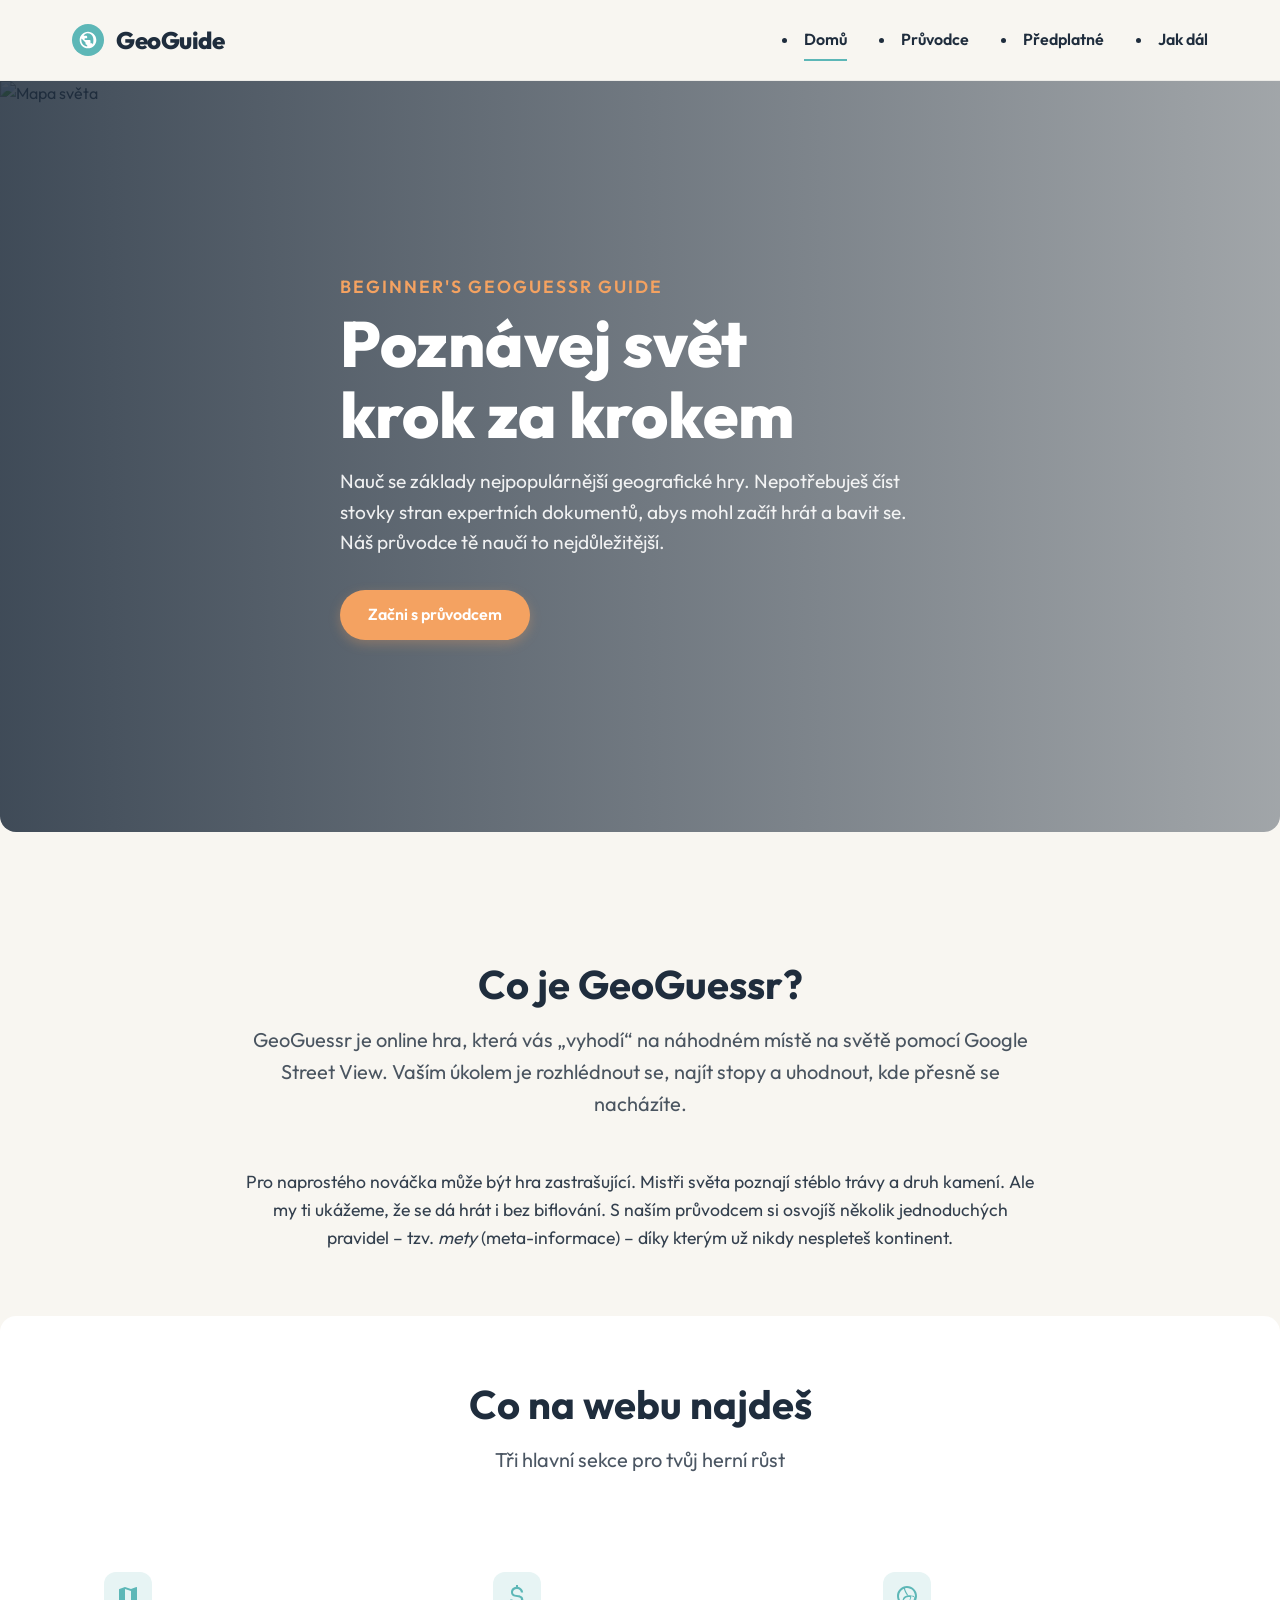
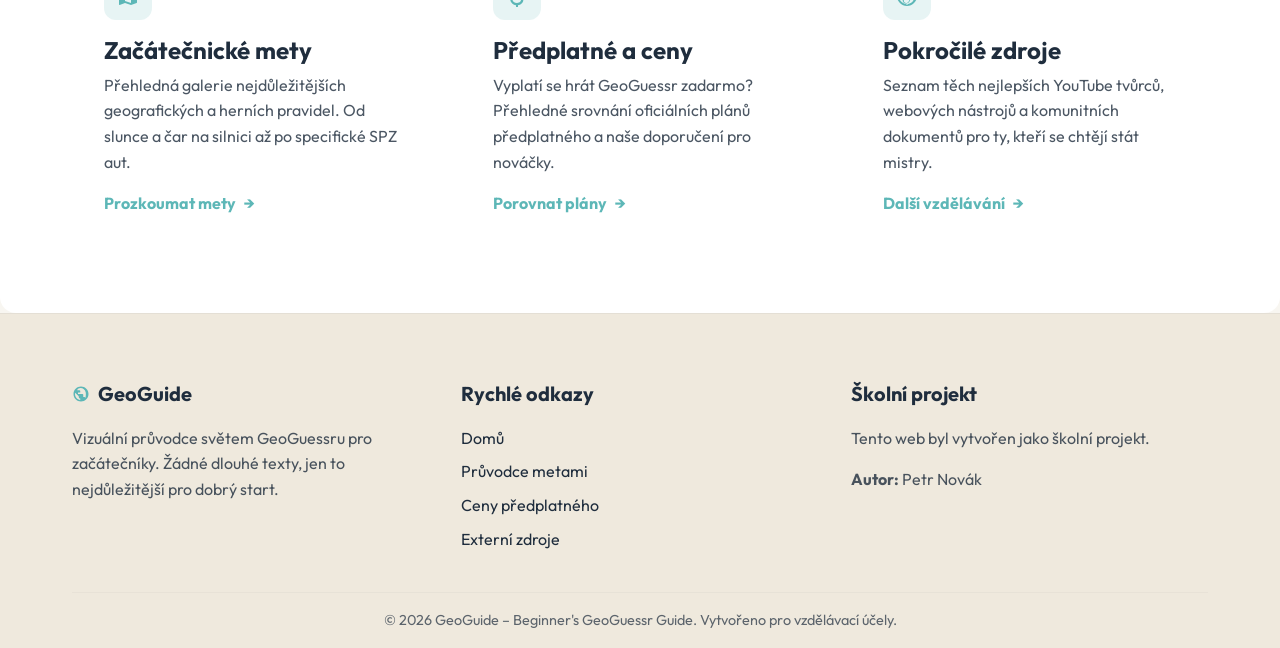
==== index.html @ cddea18e "wirediagrams + code" ====
<!DOCTYPE html>
<html lang="cs">

<head>
    <meta charset="UTF-8">
    <meta name="viewport" content="width=device-width, initial-scale=1.0">
    <title>Domů | GeoGuide</title>
    <!-- Fonts -->
    <link rel="preconnect" href="https://fonts.googleapis.com">
    <link rel="preconnect" href="https://fonts.gstatic.com" crossorigin>
    <link href="https://fonts.googleapis.com/css2?family=Outfit:wght@400;600;700;800&display=swap" rel="stylesheet">
    <!-- Styles -->
    <link rel="stylesheet" href="css/style.css">
    <link rel="icon"
        href="data:image/svg+xml,<svg xmlns=%22http://www.w3.org/2000/svg%22 viewBox=%220 0 100 100%22><text y=%22.9em%22 font-size=%2290%22>🌍</text></svg>">
</head>

<body>

    <!-- Header / Navigation -->
    <header class="header">
        <div class="container header__container">
            <a href="index.html" class="header__logo-link">
                <div class="header__logo-icon">
                    <svg viewBox="0 0 24 24" xmlns="http://www.w3.org/2000/svg">
                        <path
                            d="M12 2C6.48 2 2 6.48 2 12C2 17.52 6.48 22 12 22C17.52 22 22 17.52 22 12C22 6.48 17.52 2 12 2ZM11 19.93C7.05 19.43 4 16.05 4 12C4 11.38 4.08 10.79 4.21 10.21L9 15V16C9 17.1 9.9 18 11 18V19.93ZM17.9 17.39C17.64 16.58 16.9 16 16 16H15V13C15 12.45 14.55 12 14 12H8V10.5C8 10.22 8.22 10 8.5 10H11V8C11 7.45 10.55 7 10 7H6.74C7.57 5.22 9.3 4 11.3 4C14.73 4 17.58 6.42 18.23 9.69C18.66 11.83 18.52 14.7 17.9 17.39Z" />
                    </svg>
                </div>
                <span class="header__logo-text">GeoGuide</span>
            </a>

            <button class="header__mobile-btn" aria-label="Toggle menu">
                <span class="header__hamburger"></span>
            </button>

            <nav>
                <menu class="header__nav-list">
                    <li><a href="index.html" class="header__nav-link header__nav-link--active">Domů</a></li>
                    <li><a href="guide.html" class="header__nav-link">Průvodce</a></li>
                    <li><a href="pricing.html" class="header__nav-link">Předplatné</a></li>
                    <li><a href="resources.html" class="header__nav-link">Jak dál</a></li>
                </menu>
            </nav>
        </div>
    </header>

    <main class="main">
        <!-- Hero Section -->
        <section class="hero">
            <img src="https://images.unsplash.com/photo-1524661135-423995f22d0b?ixlib=rb-4.0.3&auto=format&fit=crop&w=1200&q=80"
                alt="Mapa světa" class="hero__bg" width="1200" height="800">
            <div class="hero__overlay"></div>
            <div class="container">
                <div class="hero__content reveal">
                    <span class="hero__subtitle">Beginner's GeoGuessr Guide</span>
                    <h1 class="hero__title">Poznávej svět<br>krok za krokem</h1>
                    <p class="hero__desc">Nauč se základy nejpopulárnější geografické hry. Nepotřebuješ číst stovky stran
                        expertních dokumentů, abys mohl začít hrát a bavit se. Náš průvodce tě naučí to nejdůležitější.</p>
                    <a href="guide.html" class="btn">Začni s průvodcem</a>
                </div>
            </div>
        </section>

        <!-- Intro Section -->
        <section class="section">
            <div class="container">
                <div class="u-text-center reveal">
                    <h2 class="section__title">Co je GeoGuessr?</h2>
                    <p class="section__subtitle u-max-width-800 u-mb-3rem">
                        GeoGuessr je online hra, která vás „vyhodí“ na náhodném místě na světě pomocí Google Street View.
                        Vaším úkolem je rozhlédnout se, najít stopy a uhodnout, kde přesně se nacházíte.
                    </p>
                    <p class="u-max-width-800 u-font-1-1 u-opacity-90">
                        Pro naprostého nováčka může být hra zastrašující. Mistři světa poznají stéblo trávy a druh kamení.
                        Ale my ti ukážeme, že se dá hrát i bez biflování. S naším průvodcem si osvojíš několik jednoduchých
                        pravidel – tzv. <em>mety</em> (meta-informace) – díky kterým už nikdy nespleteš kontinent.
                    </p>
                </div>
            </div>
        </section>

        <!-- Features Section -->
        <section class="section u-bg-white">
            <div class="container reveal">
                <div class="u-text-center">
                    <h2 class="section__title">Co na webu najdeš</h2>
                    <p class="section__subtitle">Tři hlavní sekce pro tvůj herní růst</p>
                </div>

                <div class="features-grid">
                    <!-- Feature 1 -->
                    <article class="feature reveal" style="transition-delay: 0.1s;">
                        <div class="feature__icon">
                            <svg viewBox="0 0 24 24" xmlns="http://www.w3.org/2000/svg">
                                <path
                                    d="M20.5 3L20.34 3.03L15 5.1L9 3L3.36 4.9C3.15 4.97 3 5.15 3 5.38V20.5C3 20.78 3.22 21 3.5 21L3.66 20.97L9 18.9L15 21L20.64 19.1C20.85 19.03 21 18.85 21 18.62V3.5C21 3.22 20.78 3 20.5 3ZM15 19L9 16.89V5L15 7.11V19Z" />
                            </svg>
                        </div>
                        <h3 class="feature__title">Začátečnické mety</h3>
                        <p class="feature__desc">Přehledná galerie nejdůležitějších geografických a herních pravidel. Od
                            slunce a čar na silnici až po specifické SPZ aut.</p>
                        <a href="guide.html" class="feature__link">Prozkoumat mety</a>
                    </article>

                    <!-- Feature 2 -->
                    <article class="feature reveal" style="transition-delay: 0.2s;">
                        <div class="feature__icon">
                            <svg viewBox="0 0 24 24" xmlns="http://www.w3.org/2000/svg">
                                <path
                                    d="M11.8 10.9C8.74 10.63 8 9.59 8 8.15C8 6.46 9.5 5 12 5C14.36 5 15.65 6.3 15.93 8.5H18.2C17.9 5.35 15.7 3.2 13 2.73V1H11V2.73C8.58 3.12 6 4.8 6 8.15C6 11.23 8.35 12.61 12.2 12.91C15.68 13.18 16 14.5 16 15.85C16 17.06 15.1 19 12 19C9.37 19 7.73 17.5 7.4 15.5H5.15C5.55 18.9 8.2 20.84 11 21.27V23H13V21.27C15.59 20.9 18.33 19.23 18.33 15.85C18.3 11.96 15.24 11.2 11.8 10.9Z" />
                            </svg>
                        </div>
                        <h3 class="feature__title">Předplatné a ceny</h3>
                        <p class="feature__desc">Vyplatí se hrát GeoGuessr zadarmo? Přehledné srovnání oficiálních plánů
                            předplatného a naše doporučení pro nováčky.</p>
                        <a href="pricing.html" class="feature__link">Porovnat plány</a>
                    </article>

                    <!-- Feature 3 -->
                    <article class="feature reveal" style="transition-delay: 0.3s;">
                        <div class="feature__icon">
                            <svg viewBox="0 0 24 24" xmlns="http://www.w3.org/2000/svg">
                                <path
                                    d="M12 2C6.48 2 2 6.48 2 12C2 17.52 6.48 22 12 22C17.52 22 22 17.52 22 12C22 6.48 17.52 2 12 2ZM13.51 17.71C12.41 19.34 10.45 19.49 9.38 18.31C8.38 17.22 8.65 15.26 10.23 14.13C11.66 13.09 13.9 12.97 15.19 13.11C15.11 15 14.54 16.18 13.51 17.71ZM15.93 11.39C14.07 11.22 11.28 11.4 9.61 12.6C7.5 14.12 7.02 16.92 8.5 18.51C10.04 20.15 12.82 19.95 14.45 17.43C15.69 15.53 16.27 13.88 16.42 11.53C17.2 11.6 18.15 11.75 19.26 12C19.67 14.6 18.47 17.3 16.2 18.8C15.24 19.45 14.15 19.86 13 20V20.5H11V20C7.03 19.46 4 16.08 4 12C4 8.71 5.96 5.86 8.79 4.67C9.37 6.49 10.45 9.07 11.83 11.08C12.02 11.34 12.38 11.41 12.65 11.24C12.92 11.07 13.01 10.72 12.85 10.45C11.55 8.55 10.51 6.13 9.94 4.38C10.6 4.14 11.28 4 12 4C16.41 4 20 7.59 20 12C20 12.36 19.96 12.72 19.91 13.07C18.67 12.78 17.15 12.6 15.93 11.39Z" />
                            </svg>
                        </div>
                        <h3 class="feature__title">Pokročilé zdroje</h3>
                        <p class="feature__desc">Seznam těch nejlepších YouTube tvůrců, webových nástrojů a komunitních
                            dokumentů pro ty, kteří se chtějí stát mistry.</p>
                        <a href="resources.html" class="feature__link">Další vzdělávání</a>
                    </article>
                </div>
            </div>
        </section>
    </main>

    <!-- Footer -->
    <footer class="footer">
        <div class="container">
            <div class="footer__grid">
                <div>
                    <div class="footer__title">
                        <svg viewBox="0 0 24 24" xmlns="http://www.w3.org/2000/svg">
                            <path
                                d="M12 2C6.48 2 2 6.48 2 12C2 17.52 6.48 22 12 22C17.52 22 22 17.52 22 12C22 6.48 17.52 2 12 2ZM11 19.93C7.05 19.43 4 16.05 4 12C4 11.38 4.08 10.79 4.21 10.21L9 15V16C9 17.1 9.9 18 11 18V19.93ZM17.9 17.39C17.64 16.58 16.9 16 16 16H15V13C15 12.45 14.55 12 14 12H8V10.5C8 10.22 8.22 10 8.5 10H11V8C11 7.45 10.55 7 10 7H6.74C7.57 5.22 9.3 4 11.3 4C14.73 4 17.58 6.42 18.23 9.69C18.66 11.83 18.52 14.7 17.9 17.39Z" />
                        </svg>
                        GeoGuide
                    </div>
                    <p class="footer__desc">Vizuální průvodce světem GeoGuessru pro začátečníky. Žádné dlouhé texty, jen
                        to nejdůležitější pro dobrý start.</p>
                </div>
                <div>
                    <div class="footer__title">Rychlé odkazy</div>
                    <ul class="footer__list">
                        <li class="footer__list-item"><a href="index.html" class="footer__list-link">Domů</a></li>
                        <li class="footer__list-item"><a href="guide.html" class="footer__list-link">Průvodce metami</a></li>
                        <li class="footer__list-item"><a href="pricing.html" class="footer__list-link">Ceny předplatného</a></li>
                        <li class="footer__list-item"><a href="resources.html" class="footer__list-link">Externí zdroje</a></li>
                    </ul>
                </div>
                <div>
                    <div class="footer__title">Školní projekt</div>
                    <p class="footer__desc">Tento web byl vytvořen jako školní projekt.</p>
                    <p class="footer__desc"><strong>Autor:</strong> Petr Novák</p>
                </div>
            </div>
            <div class="footer__bottom">
                &copy; 2026 GeoGuide – Beginner's GeoGuessr Guide. Vytvořeno pro vzdělávací účely.
            </div>
        </div>
    </footer>

    <script src="js/script.js"></script>
</body>

</html>
---- css/style.css ----
@layer reset, base, layout, components, utilities;

@layer reset {

    *,
    *::before,
    *::after {
        margin: 0;
        padding: 0;
        box-sizing: border-box;
    }
}

@layer base {
    :root {
        /* Colors */
        --bg-color: #f8f6f1;
        --text-color: #1f2d3d;
        --cta-color: #f4a261;
        --cta-hover: #e09152;
        --secondary-color: #5db7b7;
        --card-bg: #efe9dd;
        --card-shadow: 0 0.5rem 1.5rem rgba(31, 45, 61, 0.08);
        /* 8px 24px */
        --header-bg: rgba(248, 246, 241, 0.95);

        /* Layout */
        --max-width: 75rem;
        /* 1200px */
        --spacing-sm: 0.5rem;
        --spacing-md: 1rem;
        --spacing-lg: 2rem;
        --spacing-xl: 4rem;
        --border-radius: 1rem;
        /* 16px */
        --border-radius-sm: 0.5rem;
        /* 8px */

        /* Typography */
        --transition-speed: 0.3s;
    }

    html {
        font-family: 'Outfit', sans-serif;
        font-size: 16px;
        scroll-behavior: smooth;
        background-color: var(--bg-color);
        color: var(--text-color);
    }

    body {
        line-height: 1.6;
        display: flex;
        flex-direction: column;
        min-height: 100vh;
    }

    img {
        max-width: 100%;
        height: auto;
        display: block;
        border-radius: var(--border-radius-sm);
        object-fit: cover;
    }

    a {
        text-decoration: none;
        color: inherit;
        transition: color var(--transition-speed);
        display: inline-block;
    }

    h1,
    h2,
    h3,
    h4,
    h5,
    h6 {
        font-weight: 700;
        line-height: 1.2;
    }

    p {
        margin-bottom: 1rem;
    }

    p:last-child {
        margin-bottom: 0;
    }
}

@layer layout {
    .container {
        max-width: var(--max-width);
        margin: 0 auto;
        padding: 0 var(--spacing-lg);
        box-sizing: border-box;
    }

    .main {
        flex-grow: 1;
    }

    .section {
        padding: var(--spacing-xl) 0;
    }
}

@layer components {

    /* Header */
    .header {
        position: sticky;
        top: 0;
        left: 0;
        background-color: var(--header-bg);
        backdrop-filter: blur(0.625rem);
        /* 10px */
        -webkit-backdrop-filter: blur(0.625rem);
        z-index: 1000;
        border-bottom: 0.0625rem solid rgba(31, 45, 61, 0.05);
        /* 1px */
        transition: box-shadow var(--transition-speed);
    }

    .header--scrolled {
        box-shadow: 0 0.25rem 0.75rem rgba(31, 45, 61, 0.05);
        /* 4px 12px */
    }

    .header__container {
        display: flex;
        justify-content: space-between;
        align-items: center;
        height: 5rem;
        /* 80px */
        box-sizing: border-box;
    }

    .header__logo-link {
        display: flex;
        align-items: center;
        gap: 0.75rem;
        /* 12px */
    }

    .header__logo-icon {
        width: 2rem;
        /* 32px */
        height: 2rem;
        background-color: var(--secondary-color);
        border-radius: 50%;
        display: flex;
        align-items: center;
        justify-content: center;
        color: #fff;
    }

    .header__logo-icon svg {
        width: 1.25rem;
        /* 20px */
        height: 1.25rem;
        fill: currentColor;
    }

    .header__logo-text {
        font-size: 1.5rem;
        font-weight: 800;
        letter-spacing: -0.03125rem;
        /* -0.5px */
    }

    /* Mobile menu button */
    .header__mobile-btn {
        display: block;
        /* Mobile first */
        background: none;
        border: none;
        cursor: pointer;
        padding: 0.5rem;
        z-index: 1001;
    }

    .header__hamburger {
        width: 1.5rem;
        /* 24px */
        height: 0.125rem;
        /* 2px */
        background-color: var(--text-color);
        position: relative;
        transition: all var(--transition-speed);
        display: block;
    }

    .header__hamburger::before,
    .header__hamburger::after {
        content: '';
        position: absolute;
        width: 1.5rem;
        height: 0.125rem;
        background-color: var(--text-color);
        left: 0;
        transition: all var(--transition-speed);
    }

    .header__hamburger::before {
        top: -0.5rem;
        /* -8px */
    }

    .header__hamburger::after {
        bottom: -0.5rem;
        /* -8px */
    }

    .header__hamburger--active {
        background-color: transparent;
    }

    .header__hamburger--active::before {
        top: 0;
        transform: rotate(45deg);
    }

    .header__hamburger--active::after {
        bottom: 0;
        transform: rotate(-45deg);
    }

    /* Nav List - Mobile First */
    .header__nav-list {
        position: fixed;
        top: 0;
        right: -100%;
        width: 80%;
        max-width: 18.75rem;
        /* 300px */
        height: 100vh;
        background-color: var(--header-bg);
        backdrop-filter: blur(0.625rem);
        -webkit-backdrop-filter: blur(0.625rem);
        display: flex;
        flex-direction: column;
        padding: 6.25rem var(--spacing-lg) var(--spacing-lg);
        /* 100px */
        box-shadow: -0.3125rem 0 0.9375rem rgba(0, 0, 0, 0.05);
        /* -5px 15px */
        transition: right var(--transition-speed);
        box-sizing: border-box;
    }

    .header__nav-list--active {
        right: 0;
    }

    .header__nav-link {
        font-weight: 600;
        position: relative;
        padding: 0.5rem 0;
        display: inline-block;
    }

    .header__nav-link::after {
        content: '';
        position: absolute;
        bottom: 0;
        left: 0;
        width: 0;
        height: 0.125rem;
        background-color: var(--secondary-color);
        transition: width var(--transition-speed);
    }

    .header__nav-link:hover::after,
    .header__nav-link--active::after {
        width: 100%;
    }

    @media (min-width: 768px) {
        .header__mobile-btn {
            display: none;
        }

        .header__nav-list {
            position: static;
            flex-direction: row;
            gap: var(--spacing-lg);
            width: auto;
            max-width: none;
            height: auto;
            background-color: transparent;
            padding: 0;
            box-shadow: none;
            backdrop-filter: none;
        }
    }

    /* Buttons */
    .btn {
        display: inline-block;
        padding: 0.75rem 1.75rem;
        /* 12px 28px */
        background-color: var(--cta-color);
        color: #fff;
        font-weight: 600;
        border-radius: 3.125rem;
        /* 50px */
        box-shadow: 0 0.25rem 0.75rem rgba(244, 162, 97, 0.3);
        /* 4px 12px */
        transition: all var(--transition-speed);
        border: none;
        cursor: pointer;
        text-align: center;
        font-size: 1rem;
        font-family: inherit;
        box-sizing: border-box;
    }

    .btn:hover {
        background-color: var(--cta-hover);
        transform: translateY(-0.125rem);
        box-shadow: 0 0.375rem 1rem rgba(244, 162, 97, 0.4);
    }

    .btn--secondary {
        background-color: transparent;
        color: var(--secondary-color);
        border: 0.125rem solid var(--secondary-color);
        /* 2px */
        box-shadow: none;
    }

    .btn--secondary:hover {
        background-color: var(--secondary-color);
        color: #fff;
        box-shadow: 0 0.25rem 0.75rem rgba(93, 183, 183, 0.3);
    }

    .btn--full {
        display: block;
        width: 100%;
    }

    /* Hero Section */
    .hero {
        position: relative;
        overflow: hidden;
        border-radius: 0 0 var(--border-radius) var(--border-radius);
        margin-bottom: var(--spacing-xl);
        padding: 6rem 0;
        display: flex;
        align-items: center;
    }

    @media (min-width: 768px) {
        .hero {
            padding: 12rem 0;
        }
    }

    .hero__bg {
        position: absolute;
        top: 0;
        left: 0;
        width: 100%;
        height: 100%;
        object-fit: cover;
        z-index: -2;
        border-radius: 0;
    }

    .hero__overlay {
        position: absolute;
        top: 0;
        left: 0;
        width: 100%;
        height: 100%;
        background: linear-gradient(to right, rgba(31, 45, 61, 0.85), rgba(31, 45, 61, 0.4));
        z-index: -1;
    }

    .hero__content {
        color: #fff;
        max-width: 37.5rem;
        /* 600px */
    }

    .hero__subtitle {
        font-size: 1.1rem;
        font-weight: 600;
        color: var(--cta-color);
        text-transform: uppercase;
        letter-spacing: 0.125rem;
        /* 2px */
        margin-bottom: var(--spacing-sm);
        display: block;
    }

    .hero__title {
        font-size: 2.5rem;
        /* Mobile */
        font-weight: 800;
        line-height: 1.1;
        margin-bottom: var(--spacing-md);
        color: #fff;
    }

    @media (min-width: 768px) {
        .hero__title {
            font-size: 4rem;
            /* Desktop */
        }
    }

    .hero__desc {
        font-size: 1.2rem;
        font-weight: 400;
        color: rgba(255, 255, 255, 0.9);
        margin-bottom: var(--spacing-lg);
    }

    /* Page Intro Banner */
    .page-intro {
        background-color: var(--text-color);
        color: #fff;
        padding: calc(var(--spacing-xl) * 1.5) 0 var(--spacing-xl);
        text-align: center;
        border-radius: 0 0 var(--border-radius) var(--border-radius);
        margin-bottom: var(--spacing-xl);
    }

    .page-intro__title {
        font-size: 3rem;
        font-weight: 800;
        margin-bottom: var(--spacing-sm);
        color: #fff;
    }

    .page-intro__desc {
        font-size: 1.2rem;
        opacity: 0.9;
        max-width: 43.75rem;
        /* 700px */
        margin: 0 auto;
    }

    /* Section components */
    .section__title {
        font-size: 2rem;
        font-weight: 700;
        margin-bottom: var(--spacing-md);
        color: var(--text-color);
    }

    @media (min-width: 768px) {
        .section__title {
            font-size: 2.5rem;
        }
    }

    .section__subtitle {
        font-size: 1.25rem;
        color: var(--text-color);
        opacity: 0.8;
        margin-bottom: var(--spacing-xl);
    }

    /* Base Card System */
    .card {
        background-color: var(--card-bg);
        border-radius: var(--border-radius);
        transition: transform var(--transition-speed), box-shadow var(--transition-speed);
    }

    .feature:hover,
    .meta-card:hover,
    .creator-card:hover,
    .site-card:hover {
        transform: translateY(-0.3125rem);
        /* -5px */
        box-shadow: var(--card-shadow);
    }

    /* Header Overlay */
    .header__overlay {
        position: fixed;
        top: 0;
        left: 0;
        width: 100%;
        height: 100vh;
        background-color: rgba(31, 45, 61, 0.5);
        backdrop-filter: blur(2px);
        -webkit-backdrop-filter: blur(2px);
        z-index: 1000;
        opacity: 0;
        visibility: hidden;
        transition: opacity var(--transition-speed), visibility var(--transition-speed);
    }

    .header__overlay--active {
        opacity: 1;
        visibility: visible;
    }

    /* Feature Grid */
    .features-grid {
        display: grid;
        grid-template-columns: 1fr;
        /* Mobile */
        gap: var(--spacing-lg);
    }

    @media (min-width: 768px) {
        .features-grid {
            grid-template-columns: repeat(auto-fit, minmax(18.75rem, 1fr));
            /* minmax 300px */
        }
    }

    /* Feature Card */
    .feature {
        padding: var(--spacing-lg);
        display: flex;
        flex-direction: column;
    }

    .feature__icon {
        width: 3rem;
        /* 48px */
        height: 3rem;
        background-color: rgba(93, 183, 183, 0.15);
        color: var(--secondary-color);
        border-radius: 0.75rem;
        /* 12px */
        display: flex;
        align-items: center;
        justify-content: center;
        margin-bottom: var(--spacing-md);
    }

    .feature__icon svg {
        width: 1.5rem;
        /* 24px */
        height: 1.5rem;
        fill: currentColor;
    }

    .feature__title {
        font-size: 1.5rem;
        font-weight: 700;
        margin-bottom: var(--spacing-sm);
    }

    .feature__desc {
        color: var(--text-color);
        opacity: 0.8;
        margin-bottom: var(--spacing-md);
        flex-grow: 1;
    }

    .feature__link {
        color: var(--secondary-color);
        font-weight: 700;
        display: inline-flex;
        align-items: center;
        gap: 0.5rem;
        /* 8px */
    }

    .feature__link::after {
        content: '→';
        transition: transform var(--transition-speed);
    }

    .feature:hover .feature__link::after {
        transform: translateX(0.25rem);
        /* 4px */
    }

    /* Meta Gallery */
    .gallery-grid {
        display: grid;
        grid-template-columns: 1fr;
        gap: var(--spacing-lg);
    }

    @media (min-width: 768px) {
        .gallery-grid {
            grid-template-columns: repeat(2, 1fr);
        }
    }

    /* Meta Card */
    .meta-card {
        overflow: hidden;
        box-shadow: 0 0.25rem 0.75rem rgba(31, 45, 61, 0.05);
        display: flex;
        flex-direction: column;
        /* Mobile first */
        align-items: stretch;
    }

    @media (min-width: 768px) {
        .meta-card {
            flex-direction: row;
            /* Desktop */
        }
    }

    .meta-card__img {
        width: 100%;
        height: 12.5rem;
        /* 200px */
        object-fit: cover;
        border-radius: 0;
        cursor: pointer;
    }

    @media (min-width: 768px) {
        .meta-card__img {
            width: 40%;
            height: auto;
        }
    }

    .meta-card__content {
        padding: var(--spacing-md);
        display: flex;
        flex-direction: column;
        justify-content: center;
        box-sizing: border-box;
    }

    @media (min-width: 768px) {
        .meta-card__content {
            width: 60%;
        }
    }

    .meta-card__title {
        font-size: 1.25rem;
        font-weight: 700;
        margin-bottom: var(--spacing-sm);
    }

    .meta-card__desc {
        font-size: 0.95rem;
        opacity: 0.8;
        margin-bottom: var(--spacing-sm);
        flex-grow: 1;
    }

    .meta-card__btn {
        padding: 0.5rem 1rem;
        font-size: 0.95rem;
        margin-top: auto;
        align-self: flex-start;
    }

    /* Pricing Grid */
    .pricing-grid {
        display: grid;
        grid-template-columns: 1fr;
        /* Mobile first */
        gap: var(--spacing-lg);
        align-items: center;
    }

    @media (min-width: 768px) {
        .pricing-grid {
            grid-template-columns: repeat(auto-fit, minmax(18.75rem, 1fr));
        }
    }

    /* Pricing Card */
    .pricing-card {
        padding: var(--spacing-lg);
        text-align: center;
        position: relative;
    }

    .pricing-card--popular {
        background-color: #fff;
        box-shadow: var(--card-shadow);
        border: 0.125rem solid var(--secondary-color);
    }

    @media (min-width: 768px) {
        .pricing-card--popular {
            transform: scale(1.05);
            /* Only scale on desktop to avoid layout issues */
        }
    }

    .pricing-card__badge {
        position: absolute;
        top: -0.75rem;
        left: 50%;
        transform: translateX(-50%);
        background-color: var(--secondary-color);
        color: #fff;
        padding: 0.25rem 1rem;
        border-radius: 1.25rem;
        /* 20px */
        font-size: 0.85rem;
        font-weight: 700;
        white-space: nowrap;
    }

    .pricing-card__title {
        font-size: 1.5rem;
        font-weight: 700;
        margin-bottom: var(--spacing-sm);
    }

    .pricing-card__price {
        font-size: 2.5rem;
        font-weight: 800;
        color: var(--text-color);
        margin-bottom: var(--spacing-sm);
    }

    .pricing-card__price span {
        font-size: 1rem;
        opacity: 0.7;
    }

    .pricing-card__period {
        font-size: 0.9rem;
        opacity: 0.7;
        margin-bottom: var(--spacing-lg);
    }

    .pricing-card__features {
        list-style: none;
        margin-bottom: var(--spacing-lg);
        text-align: left;
    }

    .pricing-card__feature {
        padding: 0.625rem 0;
        /* 10px */
        border-bottom: 0.0625rem solid rgba(31, 45, 61, 0.05);
        display: flex;
        align-items: center;
        gap: 0.75rem;
        /* 12px */
        font-size: 0.95rem;
    }

    .pricing-card__feature::before {
        content: '✓';
        color: var(--secondary-color);
        font-weight: bold;
    }

    .pricing-card__feature--disabled {
        opacity: 0.4;
    }

    .pricing-card__feature--disabled::before {
        content: '—';
        color: var(--text-color);
    }

    .pricing-card__btn {
        width: 100%;
        box-sizing: border-box;
    }

    /* Resources Cards */
    .resource-grid {
        display: grid;
        grid-template-columns: 1fr;
        gap: var(--spacing-lg);
        margin-bottom: var(--spacing-xl);
    }

    @media (min-width: 768px) {
        .resource-grid {
            grid-template-columns: repeat(auto-fit, minmax(18.75rem, 1fr));
        }
    }

    .creator-card {
        padding: var(--spacing-lg);
        display: flex;
        align-items: center;
        gap: var(--spacing-md);
    }

    .creator-card__img {
        width: 5rem;
        /* 80px */
        height: 5rem;
        border-radius: 50%;
        object-fit: cover;
    }

    .creator-card__info {
        flex-grow: 1;
    }

    .creator-card__name {
        font-size: 1.25rem;
        font-weight: 700;
        margin-bottom: 0.25rem;
    }

    .creator-card__desc {
        font-size: 0.9rem;
        opacity: 0.8;
        margin-bottom: 0.75rem;
        /* 12px */
    }

    .creator-card__btn {
        padding: 0.375rem 1rem;
        font-size: 0.9rem;
    }

    .site-card {
        overflow: hidden;
        /* Needed for border-radius on image */
        display: flex;
        flex-direction: column;
    }

    .site-card__img {
        width: 100%;
        height: 10rem;
        /* 160px */
        object-fit: cover;
        border-radius: 0;
    }

    .site-card__content {
        padding: var(--spacing-md);
        box-sizing: border-box;
        display: flex;
        flex-direction: column;
        flex-grow: 1;
    }

    .site-card__title {
        font-size: 1.25rem;
        font-weight: 700;
        margin-bottom: 0.5rem;
        /* 8px */
    }

    .site-card__desc {
        font-size: 0.95rem;
        opacity: 0.8;
        margin-bottom: var(--spacing-md);
    }

    .site-card__note {
        font-size: 0.85rem;
        color: var(--secondary-color);
        margin-bottom: 1rem;
        flex-grow: 1;
    }

    .site-card__btn {
        width: 100%;
        box-sizing: border-box;
        margin-top: auto;
    }

    /* Modal */
    .modal {
        position: fixed;
        top: 0;
        left: 0;
        width: 100%;
        height: 100%;
        background-color: rgba(31, 45, 61, 0.8);
        backdrop-filter: blur(0.3125rem);
        /* 5px */
        z-index: 2000;
        display: flex;
        align-items: center;
        justify-content: center;
        opacity: 0;
        visibility: hidden;
        transition: all var(--transition-speed);
        padding: var(--spacing-md);
        box-sizing: border-box;
    }

    .modal--active {
        opacity: 1;
        visibility: visible;
    }

    .modal__content {
        background-color: var(--bg-color);
        border-radius: var(--border-radius);
        max-width: 50rem;
        /* 800px */
        width: 100%;
        max-height: 90vh;
        overflow-y: auto;
        /* Allow scrolling inside the modal */
        position: relative;
        transform: translateY(1.25rem);
        /* 20px */
        transition: transform var(--transition-speed);
        box-shadow: 0 1.25rem 2.5rem rgba(0, 0, 0, 0.2);
        box-sizing: border-box;
    }

    .modal--active .modal__content {
        transform: translateY(0);
    }

    .modal__close {
        position: absolute;
        top: 1rem;
        right: 1rem;
        background: rgba(31, 45, 61, 0.1);
        border: none;
        width: 2.25rem;
        /* 36px */
        height: 2.25rem;
        border-radius: 50%;
        font-size: 1.5rem;
        cursor: pointer;
        display: flex;
        align-items: center;
        justify-content: center;
        transition: background var(--transition-speed);
        z-index: 10;
        color: var(--text-color);
    }

    .modal__close:hover {
        background: rgba(31, 45, 61, 0.2);
    }

    .modal__img {
        width: 100%;
        max-height: 25rem;
        /* 400px */
        object-fit: cover;
        border-radius: var(--border-radius) var(--border-radius) 0 0;
    }

    .modal__body {
        padding: var(--spacing-lg);
        box-sizing: border-box;
    }

    .modal__title {
        font-size: 2rem;
        font-weight: 700;
        margin-bottom: var(--spacing-sm);
    }

    .modal__region {
        color: var(--secondary-color);
        font-weight: 600;
        margin-bottom: var(--spacing-md);
        display: inline-block;
        padding: 0.25rem 0.75rem;
        background: rgba(93, 183, 183, 0.15);
        border-radius: 1.25rem;
        /* 20px */
        font-size: 0.85rem;
    }

    .modal__text {
        font-size: 1.05rem;
        margin-bottom: var(--spacing-md);
    }

    .modal__good-for {
        font-size: 0.95rem;
        background-color: rgba(93, 183, 183, 0.1);
        border-left: 0.1875rem solid var(--secondary-color);
        padding: 0.75rem;
        margin-bottom: 1rem;
        border-radius: 0 0.25rem 0.25rem 0;
        box-sizing: border-box;
    }

    .modal__good-for strong {
        display: block;
        margin-bottom: 0.25rem;
        color: var(--text-color);
    }

    .modal__tip {
        background-color: rgba(244, 162, 97, 0.1);
        border-left: 0.25rem solid var(--cta-color);
        padding: var(--spacing-md);
        border-radius: 0 var(--border-radius-sm) var(--border-radius-sm) 0;
        margin-top: var(--spacing-md);
        box-sizing: border-box;
    }

    .modal__tip-title {
        font-weight: 700;
        color: var(--cta-hover);
        margin-bottom: 0.25rem;
    }

    /* Footer */
    .footer {
        background-color: var(--card-bg);
        padding: var(--spacing-xl) 0 var(--spacing-md);
        margin-top: auto;
        border-top: 0.0625rem solid rgba(31, 45, 61, 0.05);
    }

    .footer__grid {
        display: grid;
        grid-template-columns: 1fr;
        /* Mobile first */
        gap: var(--spacing-lg);
        margin-bottom: var(--spacing-lg);
    }

    @media (min-width: 768px) {
        .footer__grid {
            grid-template-columns: repeat(auto-fit, minmax(15.625rem, 1fr));
            /* 250px */
        }
    }

    .footer__title {
        font-size: 1.25rem;
        font-weight: 700;
        margin-bottom: var(--spacing-md);
        display: flex;
        align-items: center;
        gap: 0.5rem;
    }

    .footer__title svg {
        width: 1.125rem;
        /* 18px */
        height: 1.125rem;
        fill: var(--secondary-color);
    }

    .footer__desc {
        opacity: 0.8;
        margin-bottom: var(--spacing-md);
    }

    .footer__list {
        list-style: none;
    }

    .footer__list-item {
        margin-bottom: 0.5rem;
    }

    .footer__list-link:hover {
        color: var(--secondary-color);
    }

    .footer__bottom {
        text-align: center;
        padding-top: var(--spacing-md);
        border-top: 0.0625rem solid rgba(31, 45, 61, 0.05);
        opacity: 0.7;
        font-size: 0.9rem;
    }
}

@layer utilities {

    /* Accessibility */
    :focus-visible {
        outline: 2px dashed var(--cta-color);
        outline-offset: 4px;
        border-radius: 2px;
    }

    :focus:not(:focus-visible) {
        outline: none;
    }

    /* Scroll Lock */
    .body--locked {
        overflow: hidden;
    }

    .u-text-center {
        text-align: center;
    }

    .u-max-width-800 {
        max-width: 50rem;
        /* 800px */
        margin-left: auto;
        margin-right: auto;
        box-sizing: border-box;
    }

    .u-mb-3rem {
        margin-bottom: 3rem;
    }

    /* Animations */
    .reveal {
        opacity: 0;
        transform: translateY(1.875rem);
        /* 30px */
        transition: all 0.6s ease-out;
    }

    .reveal--active {
        opacity: 1;
        transform: translateY(0);
    }

    .u-bg-white {
        background-color: #fff;
        border-radius: var(--border-radius);
    }

    .u-p-2rem {
        padding: 2rem;
        box-sizing: border-box;
    }

    .u-mt-4rem {
        margin-top: 4rem;
    }

    .u-pt-0 {
        padding-top: 0;
    }

    .u-pt-1rem {
        padding-top: 1rem;
    }

    .u-opacity-90 {
        opacity: 0.9;
    }

    .u-font-1-1 {
        font-size: 1.1rem;
    }
}
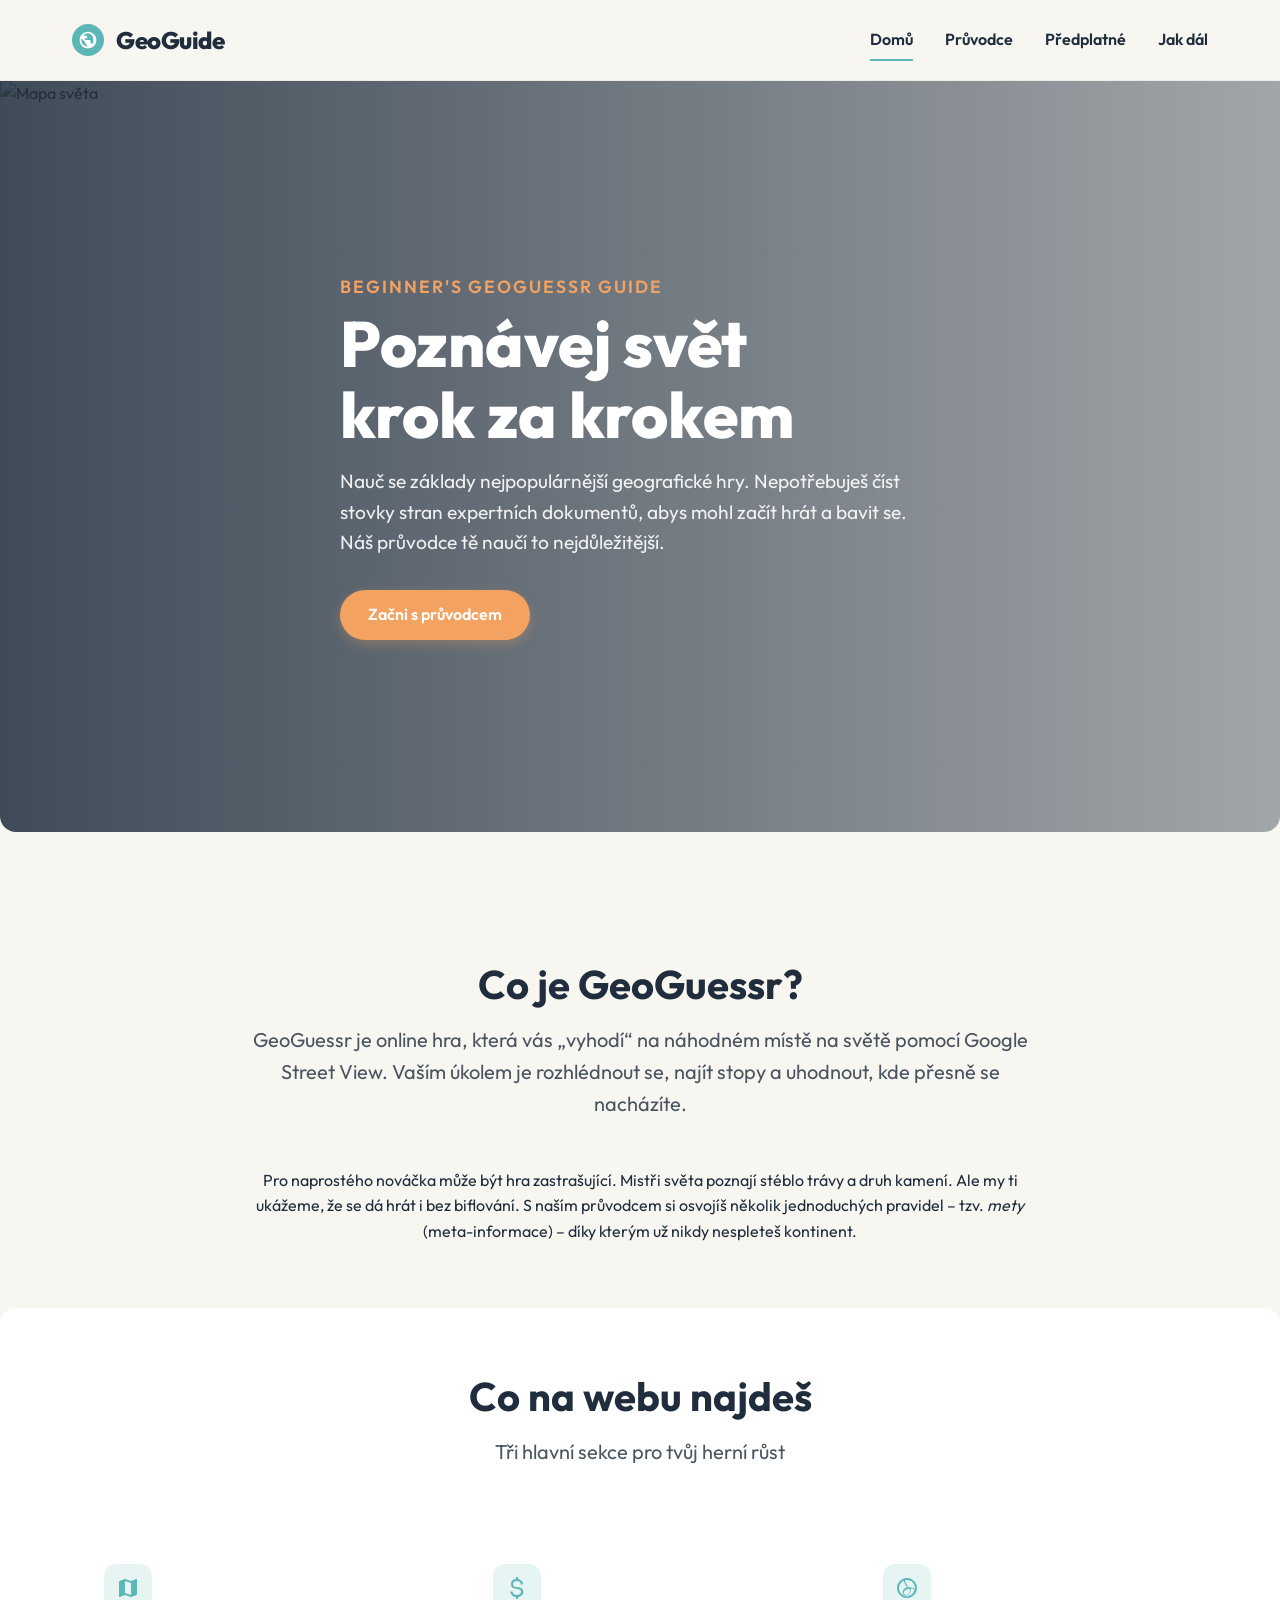
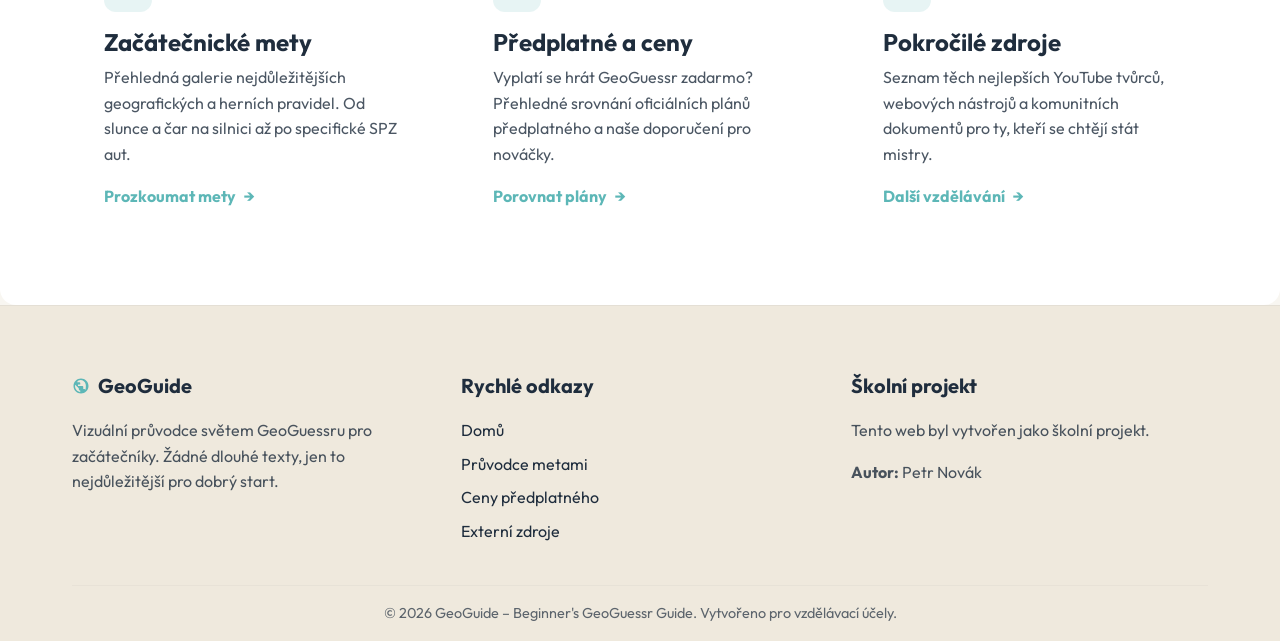
==== commit 846fc6dc: "bugfixing + carousel" ====
--- a/index.html
+++ b/index.html
@@ -17,6 +17,9 @@
 
 <body>
 
+    <!-- Header Overlay -->
+    <div class="header__overlay" aria-hidden="true"></div>
+
     <!-- Header / Navigation -->
     <header class="header">
         <div class="container header__container">
@@ -30,7 +33,7 @@
                 <span class="header__logo-text">GeoGuide</span>
             </a>
 
-            <button class="header__mobile-btn" aria-label="Toggle menu">
+            <button class="header__mobile-btn" aria-label="Toggle menu" aria-expanded="false">
                 <span class="header__hamburger"></span>
             </button>
 
@@ -55,8 +58,10 @@
                 <div class="hero__content reveal">
                     <span class="hero__subtitle">Beginner's GeoGuessr Guide</span>
                     <h1 class="hero__title">Poznávej svět<br>krok za krokem</h1>
-                    <p class="hero__desc">Nauč se základy nejpopulárnější geografické hry. Nepotřebuješ číst stovky stran
-                        expertních dokumentů, abys mohl začít hrát a bavit se. Náš průvodce tě naučí to nejdůležitější.</p>
+                    <p class="hero__desc">Nauč se základy nejpopulárnější geografické hry. Nepotřebuješ číst stovky
+                        stran
+                        expertních dokumentů, abys mohl začít hrát a bavit se. Náš průvodce tě naučí to nejdůležitější.
+                    </p>
                     <a href="guide.html" class="btn">Začni s průvodcem</a>
                 </div>
             </div>
@@ -67,13 +72,16 @@
             <div class="container">
                 <div class="u-text-center reveal">
                     <h2 class="section__title">Co je GeoGuessr?</h2>
-                    <p class="section__subtitle u-max-width-800 u-mb-3rem">
-                        GeoGuessr je online hra, která vás „vyhodí“ na náhodném místě na světě pomocí Google Street View.
+                    <p class="section__subtitle section__subtitle--mb-lg u-max-width-800">
+                        GeoGuessr je online hra, která vás „vyhodí“ na náhodném místě na světě pomocí Google Street
+                        View.
                         Vaším úkolem je rozhlédnout se, najít stopy a uhodnout, kde přesně se nacházíte.
                     </p>
                     <p class="u-max-width-800 u-font-1-1 u-opacity-90">
-                        Pro naprostého nováčka může být hra zastrašující. Mistři světa poznají stéblo trávy a druh kamení.
-                        Ale my ti ukážeme, že se dá hrát i bez biflování. S naším průvodcem si osvojíš několik jednoduchých
+                        Pro naprostého nováčka může být hra zastrašující. Mistři světa poznají stéblo trávy a druh
+                        kamení.
+                        Ale my ti ukážeme, že se dá hrát i bez biflování. S naším průvodcem si osvojíš několik
+                        jednoduchých
                         pravidel – tzv. <em>mety</em> (meta-informace) – díky kterým už nikdy nespleteš kontinent.
                     </p>
                 </div>
@@ -81,7 +89,7 @@
         </section>
 
         <!-- Features Section -->
-        <section class="section u-bg-white">
+        <section class="section section--bg-white">
             <div class="container reveal">
                 <div class="u-text-center">
                     <h2 class="section__title">Co na webu najdeš</h2>
@@ -90,7 +98,7 @@
 
                 <div class="features-grid">
                     <!-- Feature 1 -->
-                    <article class="feature reveal" style="transition-delay: 0.1s;">
+                    <article class="card feature reveal" style="transition-delay: 0.1s;">
                         <div class="feature__icon">
                             <svg viewBox="0 0 24 24" xmlns="http://www.w3.org/2000/svg">
                                 <path
@@ -104,7 +112,7 @@
                     </article>
 
                     <!-- Feature 2 -->
-                    <article class="feature reveal" style="transition-delay: 0.2s;">
+                    <article class="card feature reveal" style="transition-delay: 0.2s;">
                         <div class="feature__icon">
                             <svg viewBox="0 0 24 24" xmlns="http://www.w3.org/2000/svg">
                                 <path
@@ -118,7 +126,7 @@
                     </article>
 
                     <!-- Feature 3 -->
-                    <article class="feature reveal" style="transition-delay: 0.3s;">
+                    <article class="card feature reveal" style="transition-delay: 0.3s;">
                         <div class="feature__icon">
                             <svg viewBox="0 0 24 24" xmlns="http://www.w3.org/2000/svg">
                                 <path
@@ -154,9 +162,12 @@
                     <div class="footer__title">Rychlé odkazy</div>
                     <ul class="footer__list">
                         <li class="footer__list-item"><a href="index.html" class="footer__list-link">Domů</a></li>
-                        <li class="footer__list-item"><a href="guide.html" class="footer__list-link">Průvodce metami</a></li>
-                        <li class="footer__list-item"><a href="pricing.html" class="footer__list-link">Ceny předplatného</a></li>
-                        <li class="footer__list-item"><a href="resources.html" class="footer__list-link">Externí zdroje</a></li>
+                        <li class="footer__list-item"><a href="guide.html" class="footer__list-link">Průvodce metami</a>
+                        </li>
+                        <li class="footer__list-item"><a href="pricing.html" class="footer__list-link">Ceny
+                                předplatného</a></li>
+                        <li class="footer__list-item"><a href="resources.html" class="footer__list-link">Externí
+                                zdroje</a></li>
                     </ul>
                 </div>
                 <div>
--- a/css/style.css
+++ b/css/style.css
@@ -46,6 +46,7 @@
         scroll-behavior: smooth;
         background-color: var(--bg-color);
         color: var(--text-color);
+        overflow-x: hidden;
     }
 
     body {
@@ -53,6 +54,7 @@
         display: flex;
         flex-direction: column;
         min-height: 100vh;
+        overflow-x: hidden;
     }
 
     img {
@@ -94,7 +96,6 @@
         max-width: var(--max-width);
         margin: 0 auto;
         padding: 0 var(--spacing-lg);
-        box-sizing: border-box;
     }
 
     .main {
@@ -134,7 +135,6 @@
         align-items: center;
         height: 5rem;
         /* 80px */
-        box-sizing: border-box;
     }
 
     .header__logo-link {
@@ -179,6 +179,7 @@
         cursor: pointer;
         padding: 0.5rem;
         z-index: 1001;
+        margin-left: auto; /* Pushes the button to the far right */
     }
 
     .header__hamburger {
@@ -188,7 +189,7 @@
         /* 2px */
         background-color: var(--text-color);
         position: relative;
-        transition: all var(--transition-speed);
+        transition: background-color var(--transition-speed);
         display: block;
     }
 
@@ -200,7 +201,7 @@
         height: 0.125rem;
         background-color: var(--text-color);
         left: 0;
-        transition: all var(--transition-speed);
+        transition: top var(--transition-speed), bottom var(--transition-speed), transform var(--transition-speed);
     }
 
     .header__hamburger::before {
@@ -227,8 +228,13 @@
         transform: rotate(-45deg);
     }
 
+
+
     /* Nav List - Mobile First */
     .header__nav-list {
+        list-style: none;
+        margin: 0;
+        padding: 0;
         position: fixed;
         top: 0;
         right: -100%;
@@ -246,7 +252,6 @@
         box-shadow: -0.3125rem 0 0.9375rem rgba(0, 0, 0, 0.05);
         /* -5px 15px */
         transition: right var(--transition-speed);
-        box-sizing: border-box;
     }
 
     .header__nav-list--active {
@@ -307,13 +312,12 @@
         /* 50px */
         box-shadow: 0 0.25rem 0.75rem rgba(244, 162, 97, 0.3);
         /* 4px 12px */
-        transition: all var(--transition-speed);
+        transition: background-color var(--transition-speed), color var(--transition-speed), transform var(--transition-speed), box-shadow var(--transition-speed);
         border: none;
         cursor: pointer;
         text-align: center;
         font-size: 1rem;
         font-family: inherit;
-        box-sizing: border-box;
     }
 
     .btn:hover {
@@ -467,15 +471,11 @@
 
     /* Base Card System */
     .card {
-        background-color: var(--card-bg);
         border-radius: var(--border-radius);
         transition: transform var(--transition-speed), box-shadow var(--transition-speed);
     }
 
-    .feature:hover,
-    .meta-card:hover,
-    .creator-card:hover,
-    .site-card:hover {
+    .card:not(.pricing-card--popular):hover {
         transform: translateY(-0.3125rem);
         /* -5px */
         box-shadow: var(--card-shadow);
@@ -628,7 +628,6 @@
         display: flex;
         flex-direction: column;
         justify-content: center;
-        box-sizing: border-box;
     }
 
     @media (min-width: 768px) {
@@ -765,7 +764,6 @@
 
     .pricing-card__btn {
         width: 100%;
-        box-sizing: border-box;
     }
 
     /* Resources Cards */
@@ -820,6 +818,8 @@
     }
 
     .site-card {
+        background-color: transparent;
+        box-shadow: none;
         overflow: hidden;
         /* Needed for border-radius on image */
         display: flex;
@@ -836,7 +836,6 @@
 
     .site-card__content {
         padding: var(--spacing-md);
-        box-sizing: border-box;
         display: flex;
         flex-direction: column;
         flex-grow: 1;
@@ -864,7 +863,6 @@
 
     .site-card__btn {
         width: 100%;
-        box-sizing: border-box;
         margin-top: auto;
     }
 
@@ -884,9 +882,8 @@
         justify-content: center;
         opacity: 0;
         visibility: hidden;
-        transition: all var(--transition-speed);
+        transition: opacity var(--transition-speed), visibility var(--transition-speed);
         padding: var(--spacing-md);
-        box-sizing: border-box;
     }
 
     .modal--active {
@@ -897,18 +894,20 @@
     .modal__content {
         background-color: var(--bg-color);
         border-radius: var(--border-radius);
+        width: 100%;
         max-width: 50rem;
-        /* 800px */
-        width: 100%;
+        /* 800px max width */
         max-height: 90vh;
         overflow-y: auto;
+        overflow-x: hidden;
         /* Allow scrolling inside the modal */
+        display: flex;
+        flex-direction: column;
         position: relative;
         transform: translateY(1.25rem);
         /* 20px */
         transition: transform var(--transition-speed);
         box-shadow: 0 1.25rem 2.5rem rgba(0, 0, 0, 0.2);
-        box-sizing: border-box;
     }
 
     .modal--active .modal__content {
@@ -941,15 +940,25 @@
 
     .modal__img {
         width: 100%;
-        max-height: 25rem;
-        /* 400px */
-        object-fit: cover;
+        height: auto;
+        max-height: 30vh;
+        object-fit: contain;
+        background-color: #000; /* For contain letterboxing if any */
         border-radius: var(--border-radius) var(--border-radius) 0 0;
+        flex-shrink: 0;
+    }
+
+    @media (min-width: 768px) {
+        .modal__img {
+            max-height: 25rem;
+            /* 400px */
+        }
     }
 
     .modal__body {
         padding: var(--spacing-lg);
-        box-sizing: border-box;
+        word-wrap: break-word;
+        overflow-wrap: break-word;
     }
 
     .modal__title {
@@ -982,7 +991,6 @@
         padding: 0.75rem;
         margin-bottom: 1rem;
         border-radius: 0 0.25rem 0.25rem 0;
-        box-sizing: border-box;
     }
 
     .modal__good-for strong {
@@ -997,7 +1005,6 @@
         padding: var(--spacing-md);
         border-radius: 0 var(--border-radius-sm) var(--border-radius-sm) 0;
         margin-top: var(--spacing-md);
-        box-sizing: border-box;
     }
 
     .modal__tip-title {
@@ -1069,19 +1076,69 @@
         opacity: 0.7;
         font-size: 0.9rem;
     }
+
+    /* Carousel / Swiper Styles */
+    .practical-carousel {
+        margin-top: var(--spacing-md);
+        padding-bottom: var(--spacing-xl);
+    }
+    
+    .swiper-slide .card {
+        max-width: 50rem; /* 800px */
+        margin: 0 auto;
+        height: 100%;
+        display: flex;
+        flex-direction: column;
+    }
+
+    .practical-carousel .meta-card__img {
+        width: 100%;
+        height: 12.5rem;
+        object-fit: cover;
+    }
+    
+    @media (min-width: 768px) {
+        .practical-carousel .meta-card__img {
+            height: 15rem;
+        }
+    }
+    
+    .swiper-pagination-bullet-active {
+        background: var(--cta-color) !important;
+    }
+
+    .swiper-button-next,
+    .swiper-button-prev {
+        color: var(--cta-color) !important;
+        background: rgba(255, 255, 255, 0.9);
+        width: 2.5rem !important;
+        height: 2.5rem !important;
+        border-radius: 50%;
+        box-shadow: 0 0.125rem 0.5rem rgba(0, 0, 0, 0.1);
+    }
+
+    .swiper-button-next::after,
+    .swiper-button-prev::after {
+        font-size: 1rem !important;
+        font-weight: bold;
+    }
 }
 
 @layer utilities {
 
     /* Accessibility */
     :focus-visible {
-        outline: 2px dashed var(--cta-color);
-        outline-offset: 4px;
-        border-radius: 2px;
+        outline: 0.1875rem solid var(--cta-color);
+        outline-offset: 0.1875rem;
+        border-radius: 0.125rem;
     }
 
     :focus:not(:focus-visible) {
         outline: none;
+    }
+    
+    .card:focus-visible {
+        outline-offset: 0.3125rem;
     }
 
     /* Scroll Lock */
@@ -1098,7 +1155,6 @@
         /* 800px */
         margin-left: auto;
         margin-right: auto;
-        box-sizing: border-box;
     }
 
     .u-mb-3rem {
@@ -1110,7 +1166,7 @@
         opacity: 0;
         transform: translateY(1.875rem);
         /* 30px */
-        transition: all 0.6s ease-out;
+        transition: opacity 0.6s ease-out, transform 0.6s ease-out;
     }
 
     .reveal--active {
@@ -1118,33 +1174,35 @@
         transform: translateY(0);
     }
 
-    .u-bg-white {
+    /* Section Modifiers */
+    .section--no-pt {
+        padding-top: 0;
+    }
+
+    .section--sm-pt {
+        padding-top: 1rem;
+    }
+
+    .section__subtitle--mb-lg {
+        margin-bottom: 3rem;
+    }
+
+    .section--bg-white {
         background-color: #fff;
         border-radius: var(--border-radius);
     }
 
-    .u-p-2rem {
+    /* Pricing Info Box */
+    .pricing-info {
+        background-color: #fff;
+        border-radius: var(--border-radius);
         padding: 2rem;
-        box-sizing: border-box;
-    }
-
-    .u-mt-4rem {
         margin-top: 4rem;
     }
 
-    .u-pt-0 {
-        padding-top: 0;
-    }
-
-    .u-pt-1rem {
-        padding-top: 1rem;
-    }
-
-    .u-opacity-90 {
+    .pricing-info__text {
+        font-size: 1.1rem;
         opacity: 0.9;
-    }
-
-    .u-font-1-1 {
-        font-size: 1.1rem;
+        margin-bottom: 0;
     }
 }
